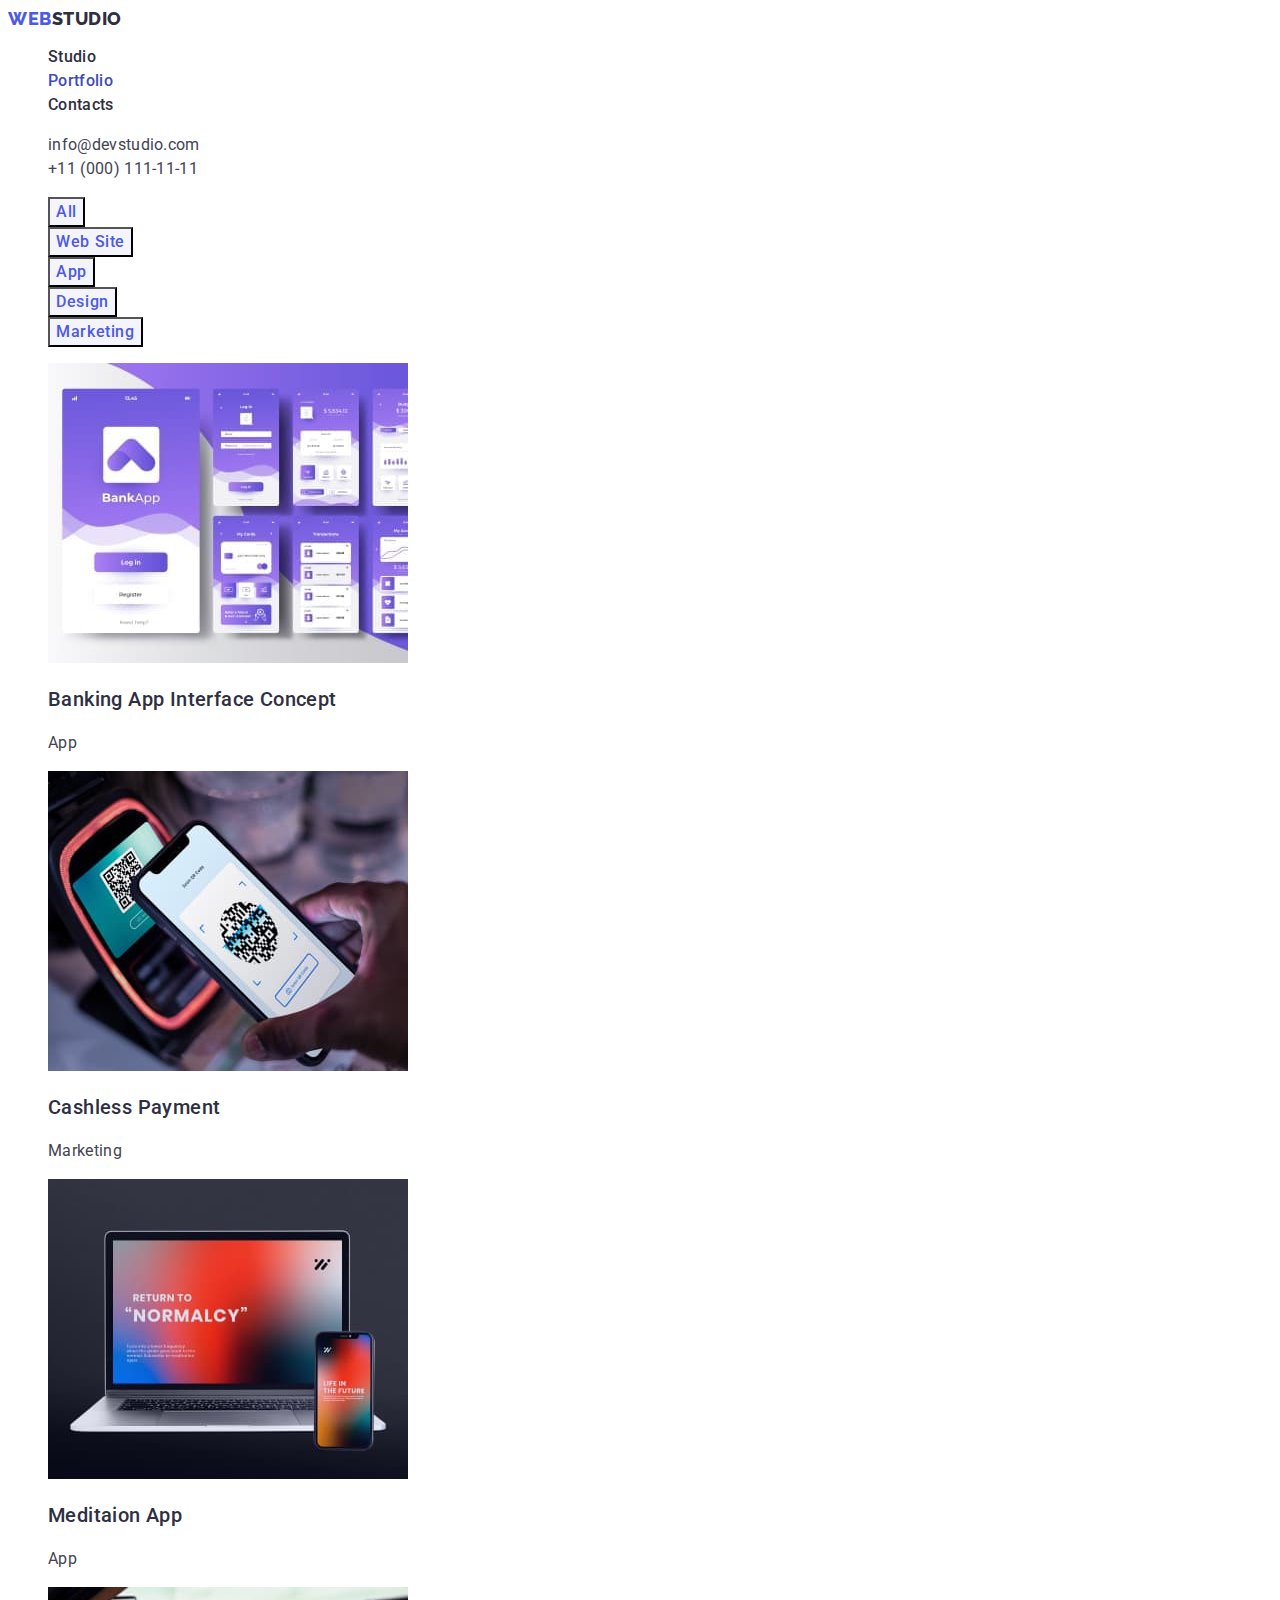
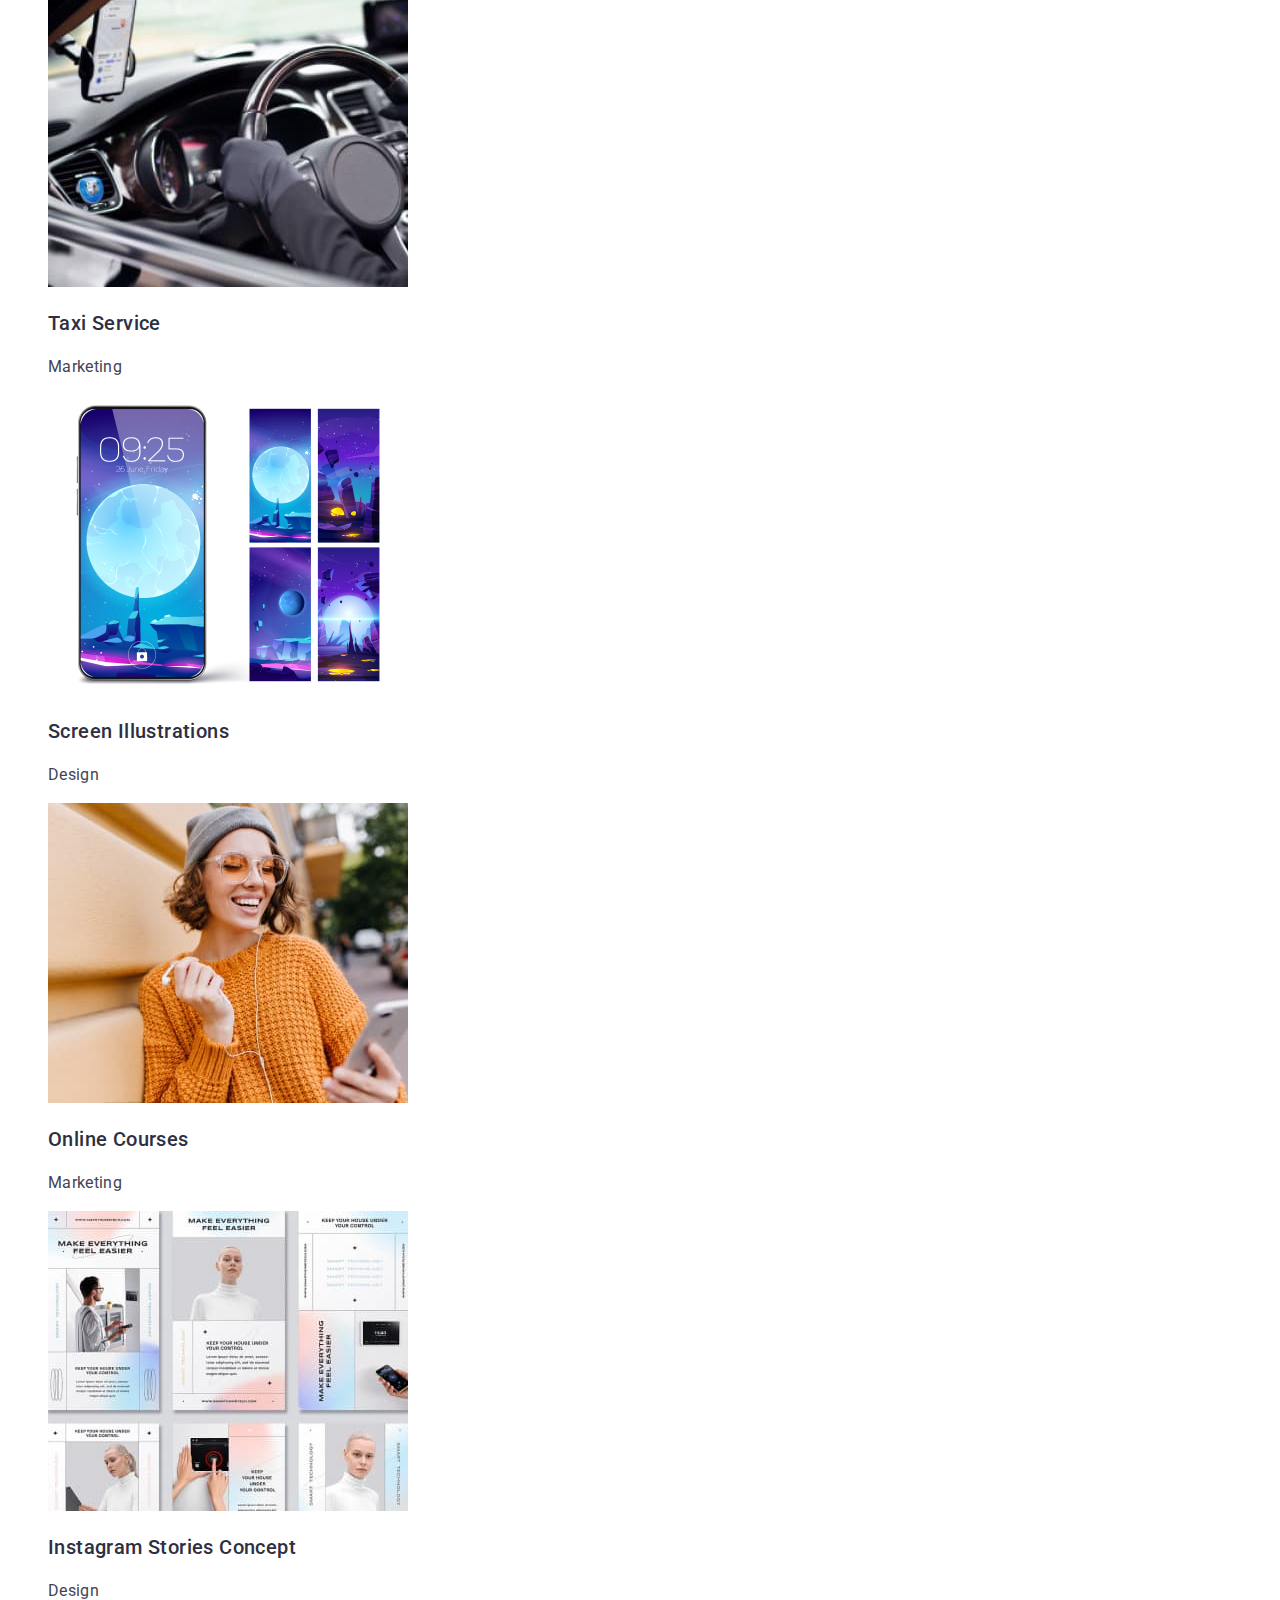
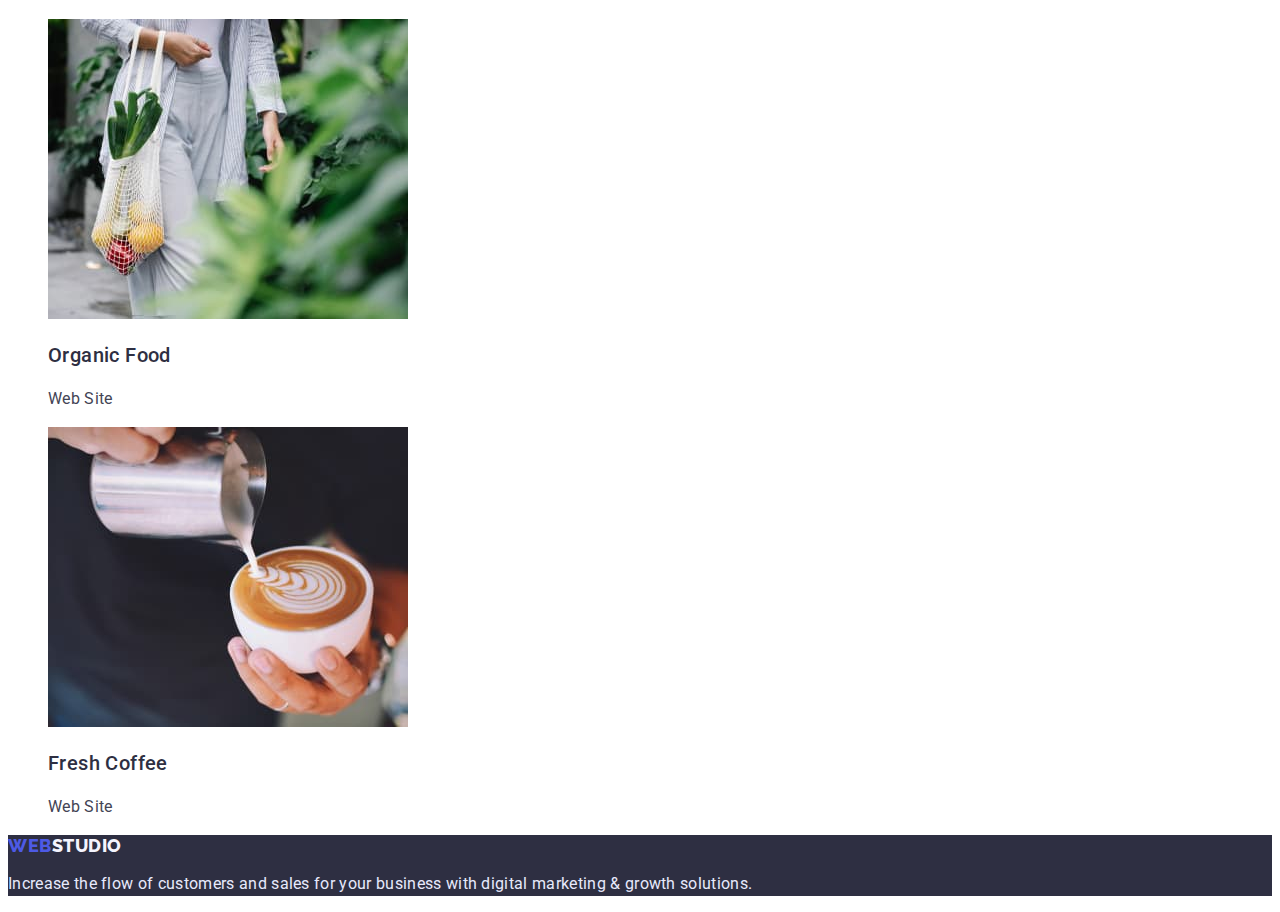
==== portfolio.html @ b29806c7 "Initial commit" ====
<!DOCTYPE html>
<html lang="en">
  <head>
    <meta charset="UTF-8" />
    <meta http-equiv="X-UA-Compatible" content="IE=edge" />
    <meta name="viewport" content="width=device-width, initial-scale=1.0" />
    <title>Portfolio</title>
    <link rel="preconnect" href="https://fonts.googleapis.com" />
    <link rel="preconnect" href="https://fonts.gstatic.com" crossorigin />
    <link
      href="https://fonts.googleapis.com/css2?family=Raleway:wght@800&family=Roboto:wght@400;500;700;900&display=swap"
      rel="stylesheet"
    />
    <link rel="stylesheet" href="./css/styles.css" />
  </head>
  <body>
    <header>
      <nav>
        <!--logotype-->
        <a href="./index.html" class="logo link"
          >Web<span class="logo-studio">Studio</span>
        </a>
        <!--menu-->
        <ul class="site-nav list">
          <li>
            <a href="./index.html" class="link">Studio</a>
          </li>
          <li>
            <a href="./portfolio.html" class="link current">Portfolio</a>
          </li>
          <li>
            <a href="" class="link">Contacts</a>
          </li>
        </ul>
      </nav>
      <!--contacts-->
      <address class="address">
        <ul class="list contacts-list">
          <li>
            <a href="mailto:info@devstudio.com" class="link"
              >info@devstudio.com</a
            >
          </li>
          <li>
            <a href="tel:+110001111111" class="link">+11 (000) 111-11-11</a>
          </li>
        </ul>
      </address>
    </header>
    <!--main content -->
    <main>
      <section>
        <ul class="list list-button">
          <li><button type="button" class="button">All</button></li>
          <li><button type="button" class="button">Web Site</button></li>
          <li><button type="button" class="button">App</button></li>
          <li><button type="button" class="button">Design</button></li>
          <li><button type="button" class="button">Marketing</button></li>
        </ul>
        <ul class="list cards">
          <li>
            <img
              src="./images/potfolio-img1.jpg"
              width="360"
              height="300"
              alt="photo of an interface of a bank program"
            />
            <h3 class="section-subtitle cards-title">
              Banking App Interface Concept
            </h3>
            <p class="section-text cards-text">App</p>
          </li>
          <li>
            <img
              src="./images/potfolio-img2.jpg"
              width="360"
              height="300"
              alt="mobile phone scans an QR-code"
            />
            <h3 class="section-subtitle cards-title">Cashless Payment</h3>
            <p class="section-text cards-text">Marketing</p>
          </li>
          <li>
            <img
              src="./images/potfolio-img3.jpg"
              width="360"
              height="300"
              alt="how the same application opens on a computer and a mobile phone"
            />
            <h3 class="section-subtitle cards-title">Meditaion App</h3>
            <p class="section-text cards-text">App</p>
          </li>
          <li>
            <img
              src="./images/potfolio-img4.jpg"
              width="360"
              height="300"
              alt="person behind the wheel looks at the route on the phone"
            />
            <h3 class="section-subtitle cards-title">Taxi Service</h3>
            <p class="section-text cards-text">Marketing</p>
          </li>
          <li>
            <img
              src="./images/potfolio-img5.jpg"
              width="360"
              height="300"
              alt="screen illustrations"
            />
            <h3 class="section-subtitle cards-title">Screen Illustrations</h3>
            <p class="section-text cards-text">Design</p>
          </li>
          <li>
            <img
              src="./images/potfolio-img6.jpg"
              width="360"
              height="300"
              alt="girl in headphones holds a phone"
            />
            <h3 class="section-subtitle cards-title">Online Courses</h3>
            <p class="section-text cards-text">Marketing</p>
          </li>
          <li>
            <img
              src="./images/potfolio-img7.jpg"
              width="360"
              height="300"
              alt="Instagram stories design"
            />
            <h3 class="section-subtitle cards-title">
              Instagram Stories Concept
            </h3>
            <p class="section-text cards-text">Design</p>
          </li>
          <li>
            <img
              src="./images/potfolio-img8.jpg"
              width="360"
              height="300"
              alt="woman carries a bag with vegetables"
            />
            <h3 class="section-subtitle cards-title">Organic Food</h3>
            <p class="section-text cards-text">Web Site</p>
          </li>
          <li>
            <img
              src="./images/potfolio-img9.jpg"
              width="360"
              height="300"
              alt="barista prepares coffee"
            />
            <h3 class="section-subtitle cards-title">Fresh Coffee</h3>
            <p class="section-text cards-text">Web Site</p>
          </li>
        </ul>
      </section>
    </main>
    <!--footer-->
    <footer class="footer-section">
      <a href="./index.html" class="logo link"
        >Web<span class="footer-logo">Studio</span></a
      >
      <p class="footer-text">
        Increase the flow of customers and sales for your business with digital
        marketing & growth solutions.
      </p>
    </footer>
  </body>
</html>
---- css/styles.css ----
:root {
  --primary-text-color: #434455;
  --primary-headings-color: #2e2f42;
  --accent-color: #e7e9fc;
  --nav-link-color: #2e2f42;
  --nav-active-link-color: #404bbf;
  --primary-contact-color: #434455;
  --bcg-btn-color: #f4f4fd;
  --bcg-active-btn-color: #404bbf;
  --text-btn-color: #4d5ae5;
  --text-active-btn-color: #ffffff;
  --hero-title-color: #ffffff;
  --hero-bcg-color: #2e2f42;
  --bcg-hero-btn-color: #4d5ae5;
  --bcg-hero-hover-btn-color: #404bbf;
  --hero-text-button-color: #ffffff;
  --portfolio-main-text-btn-color: #4d5ae5;
  --portfolio-hover-text-btn-color: #ffffff;
  --portfolio-main-bcg-btn-color: #f4f4fd;
  --portfolio-hover-bcg-btn-color: #404bbf;
  --portfolio-border-btn-color: #e7e9fc;
  --footer-text-color: #e7e9fc;
  --footer-bcg-color: #2e2f42;
  --logo-web-color: #4d5ae5;
  --logo-studio-color: #2e2f42;
  --logo-footer-studio-color: #f4f4fd;
  --team-seaction-bcg-color: #f4f4fd;
}

body {
  font-family: 'Roboto', sans-serif;
  color: var(--primary-text-color);
}
.list {
  list-style: none;
}

.link {
  text-decoration: none;
}

/* -----------------SECTIONS---general properties--------------- */

.section-title {
  font-weight: 700;
  font-size: 36px;
  line-height: 1.11;
  text-align: center;
  letter-spacing: 0.02em;
  text-transform: capitalize;
  color: var(--primary-headings-color);
}

.section-subtitle {
  font-weight: 500;
  font-size: 20px;
  line-height: 1.2;
  letter-spacing: 0.02em;
  color: var(--primary-headings-color);
}
.section-text {
  font-weight: 400;
  font-size: 16px;
  line-height: 1.5;
  letter-spacing: 0.02em;
}

/* -----------LOGO--------------------- 
*/
.logo {
  font-family: 'Raleway';
  font-style: normal;
  font-weight: 800;
  font-size: 18px;
  line-height: 1.17;
  display: flex;
  align-items: center;
  letter-spacing: 0.03em;
  text-transform: uppercase;
  color: var(--logo-web-color);
}

.logo-studio {
  color: var(--logo-studio-color);
}
.footer-logo {
  color: var(--logo-footer-studio-color);
}
/*----------------SITE NAV------------------ */
.site-nav .link {
  font-weight: 500;
  font-size: 16px;
  line-height: 1.5;
  letter-spacing: 0.02em;
  flex: none;
  order: 0;
  flex-grow: 0;
  color: var(--nav-link-color);
}
.site-nav .link:is(:hover, :focus),
.contacts-list .link:is(:hover, :focus) {
  color: var(--nav-active-link-color);
}
.site-nav .link.current {
  color: var(--nav-active-link-color);
}

/* ----------------CONTACTS------------------ */
.address {
  font-style: normal;
}
.contacts-list .link {
  font-weight: 400;
  font-size: 16px;
  line-height: 1.5;
  letter-spacing: 0.02em;
  color: var(--primary-contact-color);
}

/* -----------------HERO---------------- */
.hero-section {
  background-color: var(--hero-bcg-color);
}

.hero-title {
  font-weight: 700;
  font-size: 56px;
  line-height: 1;
  text-align: center;
  letter-spacing: 0.02em;
  color: var(--hero-title-color);
}

.hero-btn {
  font-family: inherit;
  font-style: normal;
  font-weight: 500;
  font-size: 16px;
  line-height: 1.5;
  letter-spacing: 0.04em;
  color: var(--hero-text-button-color);
  background-color: var(--bcg-hero-btn-color);
  cursor: pointer;
}
.hero-btn:is(:hover, :focus) {
  background-color: var(--bcg-hero-hover-btn-color);
}

/* -----------------FEATURES------------------ 
.fetures {
} */

.feature-title {
  color: var(--primary-headings-color);
}
.title-secret {
  visibility: hidden;
}

/* ---------------What are we doing---------- */

/* ---------------TEAM--------------------*/

.team-section {
  background-color: var(--team-seaction-bcg-color);
}

/* ---------------CSS for PORTFOLIO--------------- */

.button {
  font-family: inherit;
  font-style: normal;
  font-weight: 500;
  font-size: 16px;
  line-height: 24px;
  display: flex;
  align-items: center;
  text-align: center;
  letter-spacing: 0.04em;

  color: var(--portfolio-main-text-btn-color);
  background-color: var(--portfolio-main-bcg-btn-color);
  cursor: pointer;
}

.button:is(:hover, :focus) {
  color: var(--portfolio-hover-text-btn-color);
  background-color: var(--portfolio-hover-bcg-btn-color);
}

/* -------------FOOTER---------------- */
.footer-text {
  font-size: 16px;
  line-height: 1.5;
  letter-spacing: 0.02em;
  color: var(--footer-text-color);
}
.footer-section {
  background-color: var(--footer-bcg-color);
}
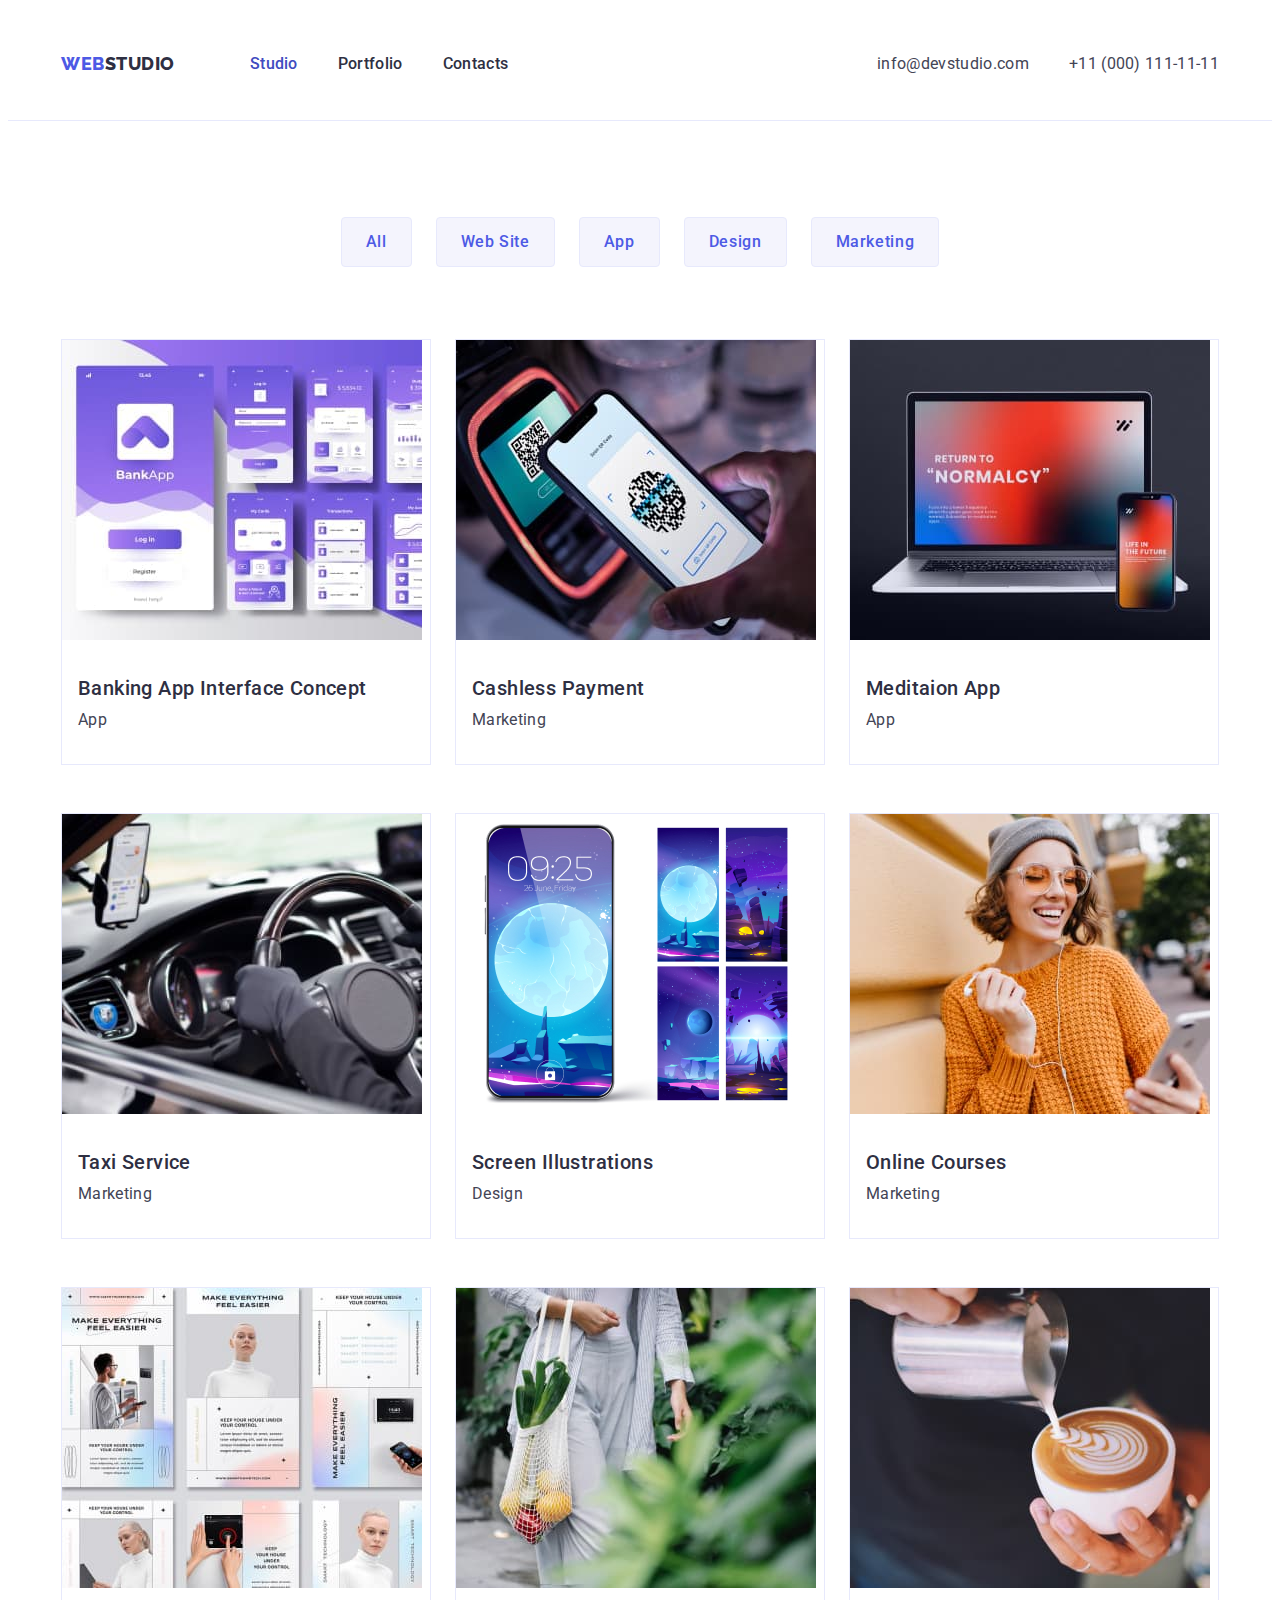
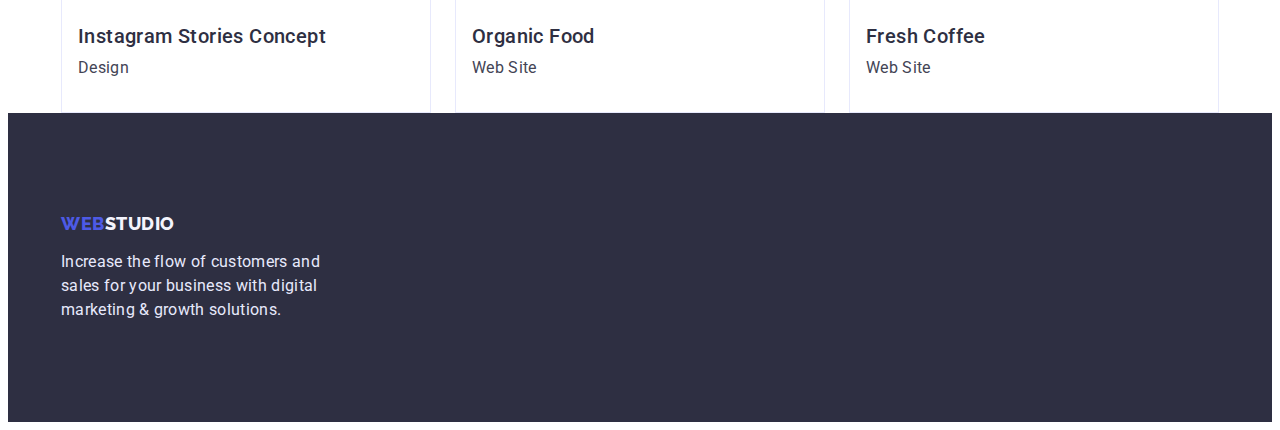
==== commit b04e8060: "hw-3" ====
--- a/portfolio.html
+++ b/portfolio.html
@@ -11,159 +11,189 @@
       href="https://fonts.googleapis.com/css2?family=Raleway:wght@800&family=Roboto:wght@400;500;700;900&display=swap"
       rel="stylesheet"
     />
+    <link
+      rel="stylesheet"
+      href="https://cdnjs.cloudflare.com/ajax/libs/modern-normalize/1.1.0/modern-normalize.min.css"
+      integrity="sha512-wpPYUAdjBVSE4KJnH1VR1HeZfpl1ub8YT/NKx4PuQ5NmX2tKuGu6U/JRp5y+Y8XG2tV+wKQpNHVUX03MfMFn9Q=="
+      crossorigin="anonymous"
+      referrerpolicy="no-referrer"
+    />
     <link rel="stylesheet" href="./css/styles.css" />
   </head>
   <body>
-    <header>
-      <nav>
-        <!--logotype-->
-        <a href="./index.html" class="logo link"
-          >Web<span class="logo-studio">Studio</span>
-        </a>
-        <!--menu-->
-        <ul class="site-nav list">
-          <li>
-            <a href="./index.html" class="link">Studio</a>
-          </li>
-          <li>
-            <a href="./portfolio.html" class="link current">Portfolio</a>
-          </li>
-          <li>
-            <a href="" class="link">Contacts</a>
-          </li>
-        </ul>
-      </nav>
-      <!--contacts-->
-      <address class="address">
-        <ul class="list contacts-list">
-          <li>
-            <a href="mailto:info@devstudio.com" class="link"
-              >info@devstudio.com</a
-            >
-          </li>
-          <li>
-            <a href="tel:+110001111111" class="link">+11 (000) 111-11-11</a>
-          </li>
-        </ul>
-      </address>
+    <header class="header">
+      <div class="container header-container">
+        <nav class="header-nav">
+          <!--logotype-->
+          <a href="./index.html" class="logo link"
+            >Web<span class="logo-studio">Studio</span></a
+          >
+          <!--menu-->
+          <ul class="site-nav list">
+            <li>
+              <a href="./index.html" class="link current">Studio</a>
+            </li>
+            <li>
+              <a href="./portfolio.html" class="link">Portfolio</a>
+            </li>
+            <li>
+              <a href="" class="link">Contacts</a>
+            </li>
+          </ul>
+        </nav>
+        <!--contacts-->
+        <address class="address">
+          <ul class="list contacts-list">
+            <li>
+              <a href="mailto:info@devstudio.com" class="link link-email"
+                >info@devstudio.com</a
+              >
+            </li>
+            <li>
+              <a href="tel:+110001111111" class="link">+11 (000) 111-11-11</a>
+            </li>
+          </ul>
+        </address>
+      </div>
     </header>
     <!--main content -->
     <main>
       <section>
-        <ul class="list list-button">
-          <li><button type="button" class="button">All</button></li>
-          <li><button type="button" class="button">Web Site</button></li>
-          <li><button type="button" class="button">App</button></li>
-          <li><button type="button" class="button">Design</button></li>
-          <li><button type="button" class="button">Marketing</button></li>
-        </ul>
-        <ul class="list cards">
-          <li>
-            <img
-              src="./images/potfolio-img1.jpg"
-              width="360"
-              height="300"
-              alt="photo of an interface of a bank program"
-            />
-            <h3 class="section-subtitle cards-title">
-              Banking App Interface Concept
-            </h3>
-            <p class="section-text cards-text">App</p>
-          </li>
-          <li>
-            <img
-              src="./images/potfolio-img2.jpg"
-              width="360"
-              height="300"
-              alt="mobile phone scans an QR-code"
-            />
-            <h3 class="section-subtitle cards-title">Cashless Payment</h3>
-            <p class="section-text cards-text">Marketing</p>
-          </li>
-          <li>
-            <img
-              src="./images/potfolio-img3.jpg"
-              width="360"
-              height="300"
-              alt="how the same application opens on a computer and a mobile phone"
-            />
-            <h3 class="section-subtitle cards-title">Meditaion App</h3>
-            <p class="section-text cards-text">App</p>
-          </li>
-          <li>
-            <img
-              src="./images/potfolio-img4.jpg"
-              width="360"
-              height="300"
-              alt="person behind the wheel looks at the route on the phone"
-            />
-            <h3 class="section-subtitle cards-title">Taxi Service</h3>
-            <p class="section-text cards-text">Marketing</p>
-          </li>
-          <li>
-            <img
-              src="./images/potfolio-img5.jpg"
-              width="360"
-              height="300"
-              alt="screen illustrations"
-            />
-            <h3 class="section-subtitle cards-title">Screen Illustrations</h3>
-            <p class="section-text cards-text">Design</p>
-          </li>
-          <li>
-            <img
-              src="./images/potfolio-img6.jpg"
-              width="360"
-              height="300"
-              alt="girl in headphones holds a phone"
-            />
-            <h3 class="section-subtitle cards-title">Online Courses</h3>
-            <p class="section-text cards-text">Marketing</p>
-          </li>
-          <li>
-            <img
-              src="./images/potfolio-img7.jpg"
-              width="360"
-              height="300"
-              alt="Instagram stories design"
-            />
-            <h3 class="section-subtitle cards-title">
-              Instagram Stories Concept
-            </h3>
-            <p class="section-text cards-text">Design</p>
-          </li>
-          <li>
-            <img
-              src="./images/potfolio-img8.jpg"
-              width="360"
-              height="300"
-              alt="woman carries a bag with vegetables"
-            />
-            <h3 class="section-subtitle cards-title">Organic Food</h3>
-            <p class="section-text cards-text">Web Site</p>
-          </li>
-          <li>
-            <img
-              src="./images/potfolio-img9.jpg"
-              width="360"
-              height="300"
-              alt="barista prepares coffee"
-            />
-            <h3 class="section-subtitle cards-title">Fresh Coffee</h3>
-            <p class="section-text cards-text">Web Site</p>
-          </li>
-        </ul>
+        <div class="container">
+          <ul class="list list-button">
+            <li>
+              <button type="button" class="portfolio-btn btn-all">All</button>
+            </li>
+            <li>
+              <button type="button" class="portfolio-btn btn-website">
+                Web Site
+              </button>
+            </li>
+            <li>
+              <button type="button" class="portfolio-btn btn-app">App</button>
+            </li>
+            <li>
+              <button type="button" class="portfolio-btn btn-design">
+                Design
+              </button>
+            </li>
+            <li>
+              <button type="button" class="portfolio-btn btn-marketing">
+                Marketing
+              </button>
+            </li>
+          </ul>
+          <!-- LIST CARDS -->
+          <ul class="list cards">
+            <li class="cards-item">
+              <img
+                src="./images/potfolio-img1.jpg"
+                width="360"
+                height="300"
+                alt="photo of an interface of a bank program"
+              />
+              <h3 class="section-subtitle cards-title">
+                Banking App Interface Concept
+              </h3>
+              <p class="section-text cards-text">App</p>
+            </li>
+            <li class="cards-item">
+              <img
+                src="./images/potfolio-img2.jpg"
+                width="360"
+                height="300"
+                alt="mobile phone scans an QR-code"
+              />
+              <h3 class="section-subtitle cards-title">Cashless Payment</h3>
+              <p class="section-text cards-text">Marketing</p>
+            </li>
+            <li class="cards-item">
+              <img
+                src="./images/potfolio-img3.jpg"
+                width="360"
+                height="300"
+                alt="how the same application opens on a computer and a mobile phone"
+              />
+              <h3 class="section-subtitle cards-title">Meditaion App</h3>
+              <p class="section-text cards-text">App</p>
+            </li>
+            <li class="cards-item">
+              <img
+                src="./images/potfolio-img4.jpg"
+                width="360"
+                height="300"
+                alt="person behind the wheel looks at the route on the phone"
+              />
+              <h3 class="section-subtitle cards-title">Taxi Service</h3>
+              <p class="section-text cards-text">Marketing</p>
+            </li>
+            <li class="cards-item">
+              <img
+                src="./images/potfolio-img5.jpg"
+                width="360"
+                height="300"
+                alt="screen illustrations"
+              />
+              <h3 class="section-subtitle cards-title">Screen Illustrations</h3>
+              <p class="section-text cards-text">Design</p>
+            </li>
+            <li class="cards-item">
+              <img
+                src="./images/potfolio-img6.jpg"
+                width="360"
+                height="300"
+                alt="girl in headphones holds a phone"
+              />
+              <h3 class="section-subtitle cards-title">Online Courses</h3>
+              <p class="section-text cards-text">Marketing</p>
+            </li>
+            <li class="cards-item">
+              <img
+                src="./images/potfolio-img7.jpg"
+                width="360"
+                height="300"
+                alt="Instagram stories design"
+              />
+              <h3 class="section-subtitle cards-title">
+                Instagram Stories Concept
+              </h3>
+              <p class="section-text cards-text">Design</p>
+            </li>
+            <li class="cards-item">
+              <img
+                src="./images/potfolio-img8.jpg"
+                width="360"
+                height="300"
+                alt="woman carries a bag with vegetables"
+              />
+              <h3 class="section-subtitle cards-title">Organic Food</h3>
+              <p class="section-text cards-text">Web Site</p>
+            </li>
+            <li class="cards-item">
+              <img
+                src="./images/potfolio-img9.jpg"
+                width="360"
+                height="300"
+                alt="barista prepares coffee"
+              />
+              <h3 class="section-subtitle cards-title">Fresh Coffee</h3>
+              <p class="section-text cards-text">Web Site</p>
+            </li>
+          </ul>
+        </div>
       </section>
     </main>
     <!--footer-->
     <footer class="footer-section">
-      <a href="./index.html" class="logo link"
-        >Web<span class="footer-logo">Studio</span></a
-      >
-      <p class="footer-text">
-        Increase the flow of customers and sales for your business with digital
-        marketing & growth solutions.
-      </p>
+      <div class="container">
+        <a href="./index.html" class="logo link footer-logo"
+          >Web<span class="footer-span">Studio</span></a
+        >
+        <p class="footer-text">
+          Increase the flow of customers and sales for your business with
+          digital marketing & growth solutions.
+        </p>
+      </div>
     </footer>
   </body>
 </html>
--- a/css/styles.css
+++ b/css/styles.css
@@ -25,12 +25,33 @@
   --logo-studio-color: #2e2f42;
   --logo-footer-studio-color: #f4f4fd;
   --team-seaction-bcg-color: #f4f4fd;
+  --header-bcg-color: #ffffff;
 }
 
 body {
   font-family: 'Roboto', sans-serif;
   color: var(--primary-text-color);
 }
+
+p,
+h1,
+h2,
+h3,
+h4,
+h5,
+h6 {
+  margin: 0;
+}
+
+ul {
+  margin: 0;
+  padding-left: 0;
+}
+
+img {
+  margin-bottom: 32px;
+}
+
 .list {
   list-style: none;
 }
@@ -39,9 +60,17 @@
   text-decoration: none;
 }
 
+.container {
+  width: 1158px;
+  padding-left: 15px;
+  padding-right: 15px;
+  margin: 0 auto;
+}
+
 /* -----------------SECTIONS---general properties--------------- */
 
 .section-title {
+  margin-bottom: 72px;
   font-weight: 700;
   font-size: 36px;
   line-height: 1.11;
@@ -52,6 +81,7 @@
 }
 
 .section-subtitle {
+  margin-bottom: 8px;
   font-weight: 500;
   font-size: 20px;
   line-height: 1.2;
@@ -68,13 +98,15 @@
 /* -----------LOGO--------------------- 
 */
 .logo {
+  display: block;
+  padding-top: 20px;
+  padding-bottom: 20px;
+  margin-right: 75px;
   font-family: 'Raleway';
   font-style: normal;
   font-weight: 800;
   font-size: 18px;
   line-height: 1.17;
-  display: flex;
-  align-items: center;
   letter-spacing: 0.03em;
   text-transform: uppercase;
   color: var(--logo-web-color);
@@ -83,19 +115,41 @@
 .logo-studio {
   color: var(--logo-studio-color);
 }
-.footer-logo {
-  color: var(--logo-footer-studio-color);
-}
+
+/* --------- HEADER---------- */
+.header {
+  padding-top: 24px;
+  padding-bottom: 24px;
+  border-bottom: 1px solid var(--accent-color);
+  background-color: var(--header-bcg-color);
+}
+
+.header-container {
+  display: flex;
+  align-items: center;
+}
+
+.header-nav {
+  display: flex;
+  align-items: center;
+  margin-right: auto;
+}
+
 /*----------------SITE NAV------------------ */
+
+.site-nav {
+  display: flex;
+  gap: 40px;
+}
 .site-nav .link {
+  display: block;
+  padding-top: 20px;
+  padding-bottom: 20px;
+  color: var(--nav-link-color);
   font-weight: 500;
   font-size: 16px;
   line-height: 1.5;
   letter-spacing: 0.02em;
-  flex: none;
-  order: 0;
-  flex-grow: 0;
-  color: var(--nav-link-color);
 }
 .site-nav .link:is(:hover, :focus),
 .contacts-list .link:is(:hover, :focus) {
@@ -109,7 +163,16 @@
 .address {
   font-style: normal;
 }
+
+.contacts-list {
+  display: flex;
+  margin-right: auto;
+}
+
 .contacts-list .link {
+  display: block;
+  padding-top: 20px;
+  padding-bottom: 20px;
   font-weight: 400;
   font-size: 16px;
   line-height: 1.5;
@@ -117,79 +180,180 @@
   color: var(--primary-contact-color);
 }
 
+.link-email {
+  margin-right: 40px;
+}
 /* -----------------HERO---------------- */
 .hero-section {
   background-color: var(--hero-bcg-color);
+  height: 600px;
+  padding-top: 188px;
+  padding-bottom: 188px;
+  margin-bottom: 120px;
+  text-align: center;
 }
 
 .hero-title {
+  margin-bottom: 48px;
+  color: var(--hero-title-color);
+  max-width: 500px;
   font-weight: 700;
   font-size: 56px;
   line-height: 1;
-  text-align: center;
-  letter-spacing: 0.02em;
-  color: var(--hero-title-color);
+  letter-spacing: 0.02em;
+  margin-left: auto;
+  margin-right: auto;
 }
 
 .hero-btn {
+  border-radius: 4px;
+  min-width: 170px;
+  height: 55px;
+  color: var(--hero-text-button-color);
+  background-color: var(--bcg-hero-btn-color);
+  box-shadow: 0px 4px 4px rgba(0, 0, 0, 0.15);
   font-family: inherit;
   font-style: normal;
   font-weight: 500;
   font-size: 16px;
   line-height: 1.5;
   letter-spacing: 0.04em;
-  color: var(--hero-text-button-color);
-  background-color: var(--bcg-hero-btn-color);
   cursor: pointer;
 }
+
 .hero-btn:is(:hover, :focus) {
   background-color: var(--bcg-hero-hover-btn-color);
 }
 
-/* -----------------FEATURES------------------ 
+/* -----------------FEATURES------------------ */
+
 .fetures {
-} */
+  margin-bottom: 120px;
+}
+
+.fetures-list {
+  display: flex;
+  gap: 24px;
+}
+
+.fetures-list .item {
+  width: 265px;
+}
 
 .feature-title {
   color: var(--primary-headings-color);
+  padding-bottom: 8px;
 }
 .title-secret {
   visibility: hidden;
 }
 
-/* ---------------What are we doing---------- */
-
+/* ---------------ABOUT---------- */
+
+.about {
+  margin-bottom: 120px;
+}
+
+.about-list {
+  display: flex;
+  gap: 24px;
+}
+
+.item-about > img {
+  margin-bottom: 0;
+}
 /* ---------------TEAM--------------------*/
 
 .team-section {
   background-color: var(--team-seaction-bcg-color);
+  padding-bottom: 120px;
+  padding-top: 120px;
+}
+
+.team-list {
+  display: flex;
+  gap: 24px;
+}
+
+.team-list .team-item {
+  padding-bottom: 32px;
+  background: var(--header-bcg-color);
+  box-shadow: 0px 1px 6px rgba(46, 47, 66, 0.08),
+    0px 1px 1px rgba(46, 47, 66, 0.16), 0px 2px 1px rgba(46, 47, 66, 0.08);
+  border-radius: 0px 0px 4px 4px;
+  width: 264px;
+  text-align: center;
 }
 
 /* ---------------CSS for PORTFOLIO--------------- */
 
-.button {
+.header-portfolio {
+  margin-bottom: 96px;
+}
+
+.portfolio-btn {
+  padding: 12px 24px;
+  border: 1px solid var(--accent-color);
+  border-radius: 4px;
+  color: var(--portfolio-main-text-btn-color);
+  background-color: var(--portfolio-main-bcg-btn-color);
   font-family: inherit;
   font-style: normal;
   font-weight: 500;
   font-size: 16px;
   line-height: 24px;
-  display: flex;
-  align-items: center;
-  text-align: center;
   letter-spacing: 0.04em;
-
-  color: var(--portfolio-main-text-btn-color);
-  background-color: var(--portfolio-main-bcg-btn-color);
   cursor: pointer;
 }
 
-.button:is(:hover, :focus) {
+.portfolio-btn:is(:hover, :focus) {
   color: var(--portfolio-hover-text-btn-color);
   background-color: var(--portfolio-hover-bcg-btn-color);
+  box-shadow: 0px 3px 1px rgba(0, 0, 0, 0.1), 0px 2px 1px rgba(0, 0, 0, 0.08),
+    0px 2px 2px rgba(0, 0, 0, 0.12);
+}
+
+.list-button {
+  display: flex;
+  gap: 24px;
+  justify-content: center;
+  margin-top: 96px;
+  margin-bottom: 72px;
+}
+
+.cards {
+  display: flex;
+  flex-wrap: wrap;
+}
+.cards-item {
+  padding-bottom: 32px;
+  margin-right: 24px;
+  margin-bottom: 48px;
+  box-sizing: border-box;
+  border: 1px solid var(--accent-color);
+}
+
+.cards-item {
+  width: calc((100% - 48px) / 3);
+  margin-right: 24px;
+  margin-bottom: 48px;
+}
+
+.cards-item:nth-child(3n) {
+  margin-right: 0;
+}
+.cards-item:nth-last-child(-n + 3) {
+  margin-bottom: 0;
+}
+
+.cards-title,
+.cards-text {
+  padding-left: 16px;
 }
 
 /* -------------FOOTER---------------- */
 .footer-text {
+  width: 264px;
   font-size: 16px;
   line-height: 1.5;
   letter-spacing: 0.02em;
@@ -197,4 +361,16 @@
 }
 .footer-section {
   background-color: var(--footer-bcg-color);
-}
+  padding-bottom: 100px;
+  padding-top: 100px;
+}
+
+.footer-span {
+  color: var(--logo-footer-studio-color);
+}
+
+.footer-logo {
+  margin-bottom: 16px;
+  padding-bottom: 0;
+  padding-top: 0;
+}
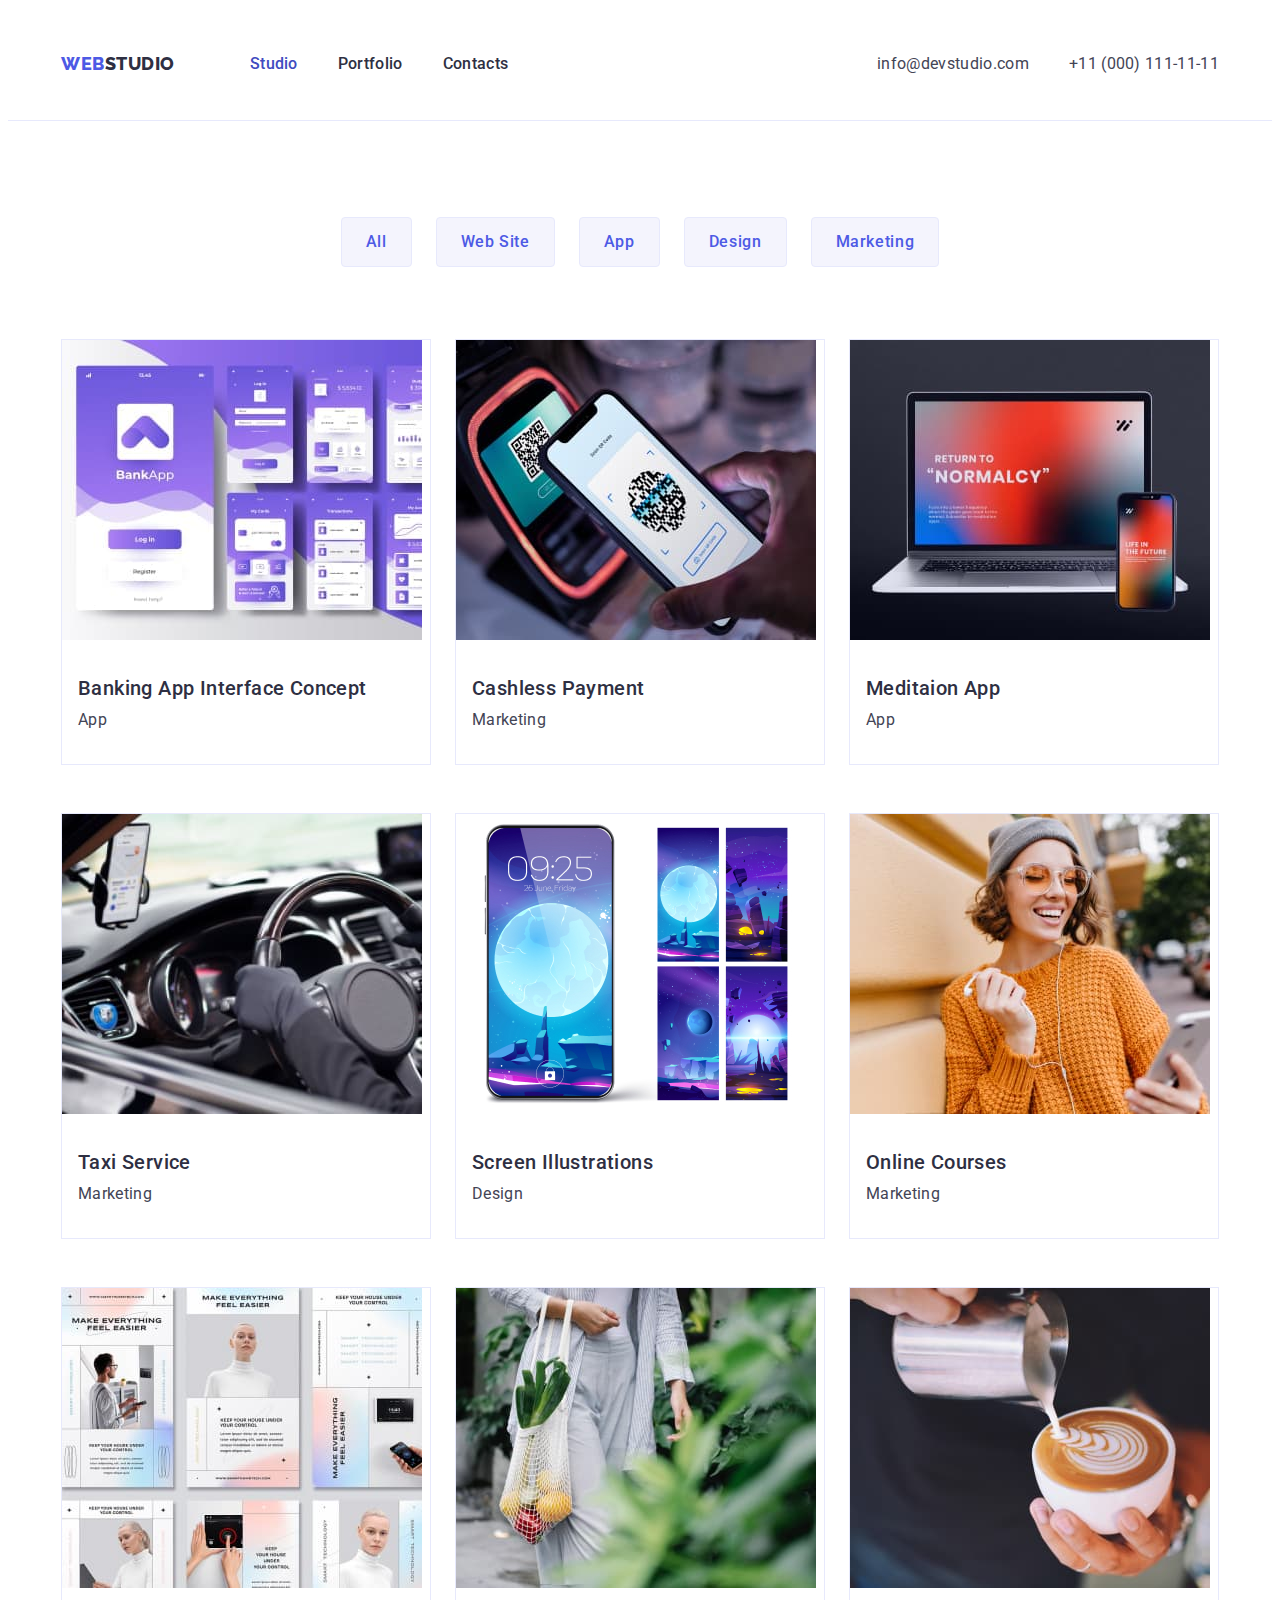
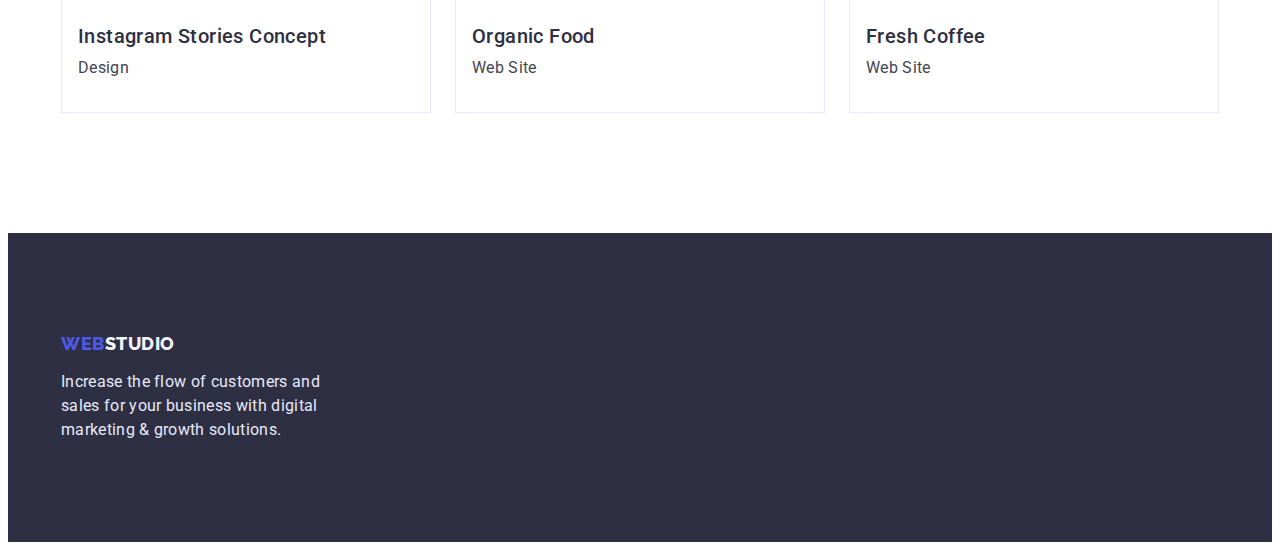
==== commit 9e8aba82: "adding changes to css" ====
--- a/portfolio.html
+++ b/portfolio.html
@@ -21,7 +21,7 @@
     <link rel="stylesheet" href="./css/styles.css" />
   </head>
   <body>
-    <header class="header">
+    <header class="header header-portfolio">
       <div class="container header-container">
         <nav class="header-nav">
           <!--logotype-->
--- a/css/styles.css
+++ b/css/styles.css
@@ -186,7 +186,7 @@
 /* -----------------HERO---------------- */
 .hero-section {
   background-color: var(--hero-bcg-color);
-  height: 600px;
+  /* height: 600px; */
   padding-top: 188px;
   padding-bottom: 188px;
   margin-bottom: 120px;
@@ -317,13 +317,14 @@
   display: flex;
   gap: 24px;
   justify-content: center;
-  margin-top: 96px;
+  /* margin-top: 96px; */
   margin-bottom: 72px;
 }
 
 .cards {
   display: flex;
   flex-wrap: wrap;
+  margin-bottom: 120px;
 }
 .cards-item {
   padding-bottom: 32px;
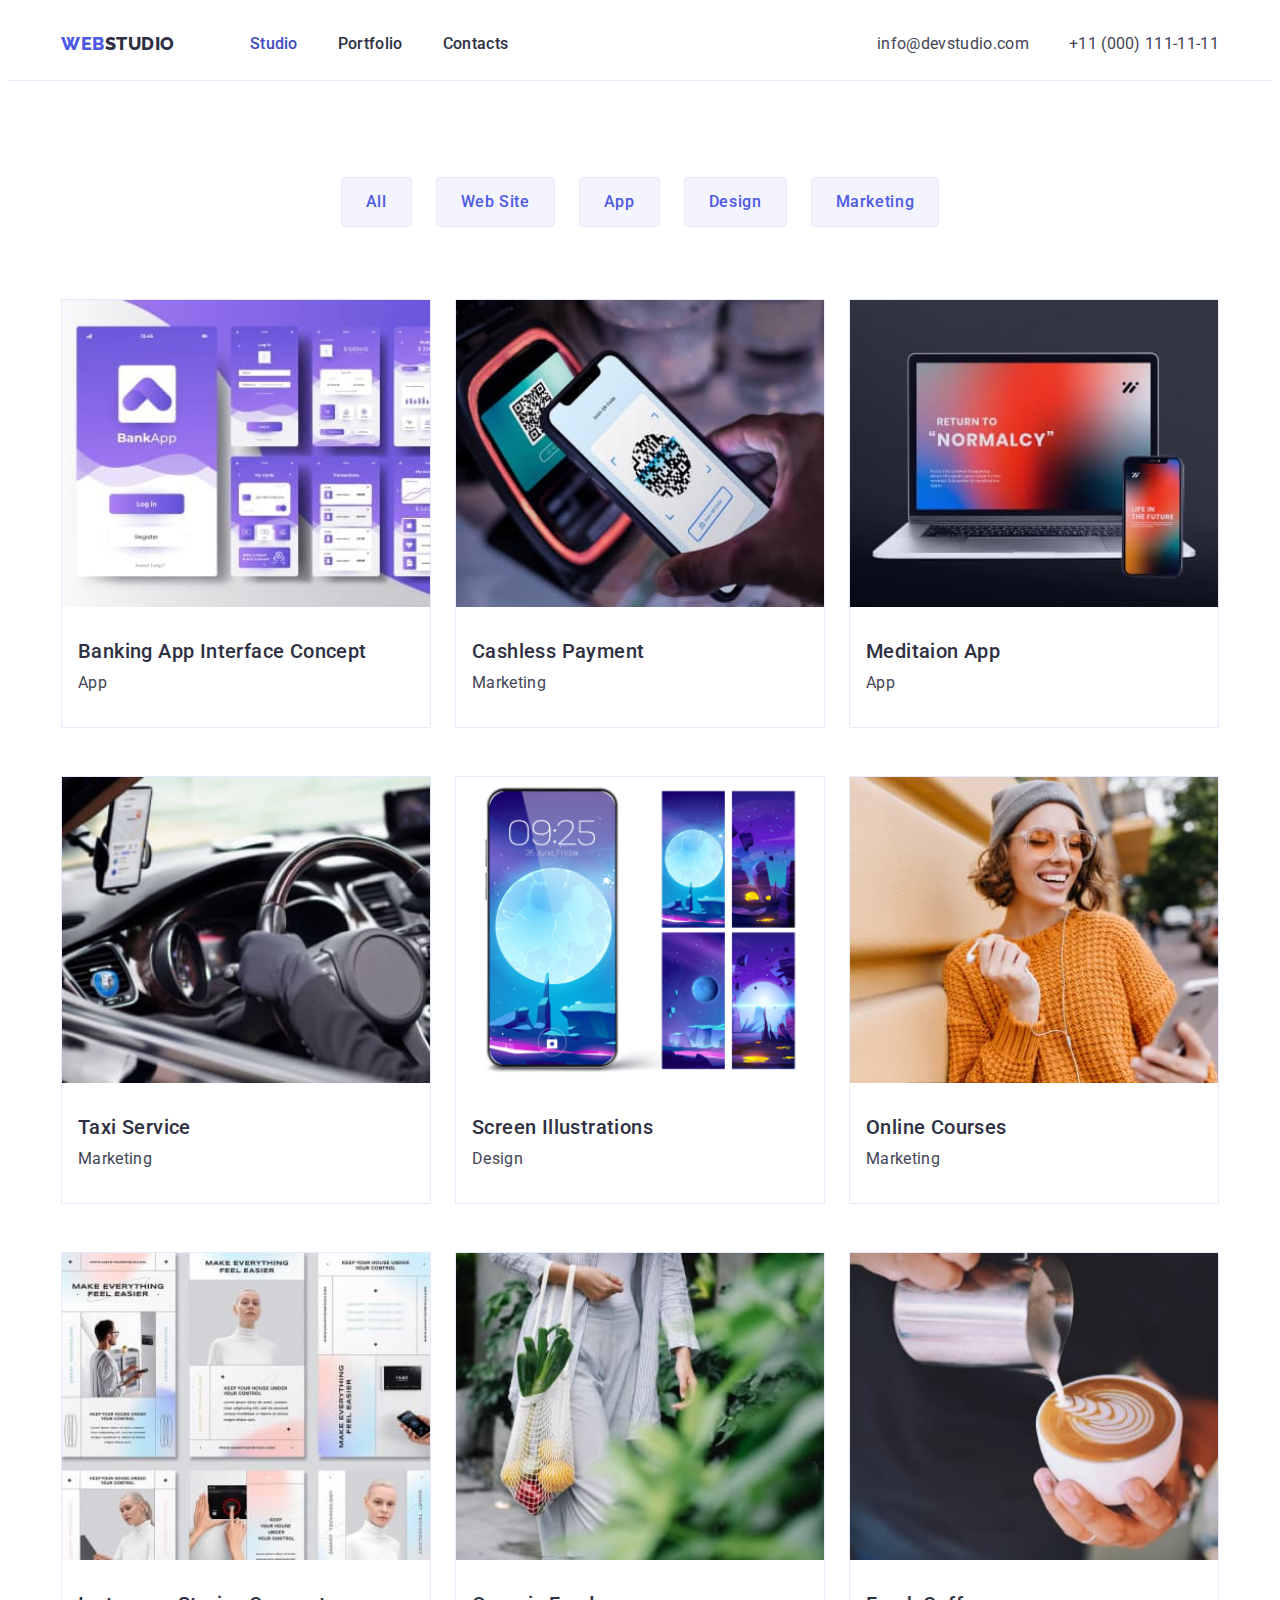
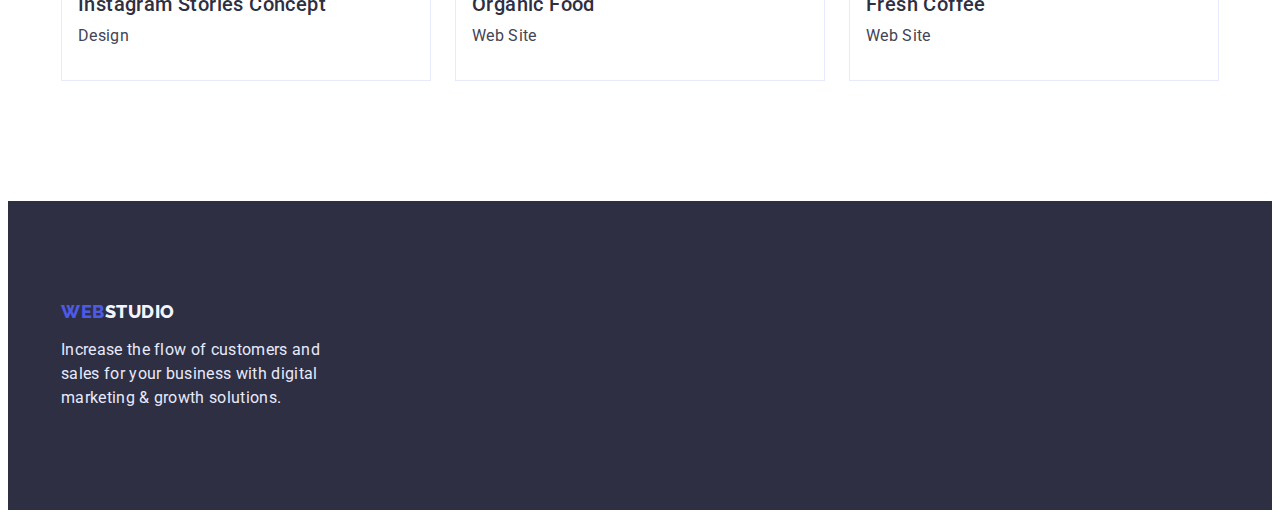
==== commit fe6a66e3: "adding changes after check" ====
--- a/portfolio.html
+++ b/portfolio.html
@@ -21,7 +21,7 @@
     <link rel="stylesheet" href="./css/styles.css" />
   </head>
   <body>
-    <header class="header header-portfolio">
+    <header class="header">
       <div class="container header-container">
         <nav class="header-nav">
           <!--logotype-->
@@ -44,8 +44,8 @@
         <!--contacts-->
         <address class="address">
           <ul class="list contacts-list">
-            <li>
-              <a href="mailto:info@devstudio.com" class="link link-email"
+            <li class="link-email">
+              <a href="mailto:info@devstudio.com" class="link"
                 >info@devstudio.com</a
               >
             </li>
@@ -92,10 +92,12 @@
                 height="300"
                 alt="photo of an interface of a bank program"
               />
-              <h3 class="section-subtitle cards-title">
-                Banking App Interface Concept
-              </h3>
-              <p class="section-text cards-text">App</p>
+              <div class="cards-subcontainer">
+                <h3 class="section-subtitle cards-title">
+                  Banking App Interface Concept
+                </h3>
+                <p class="section-text cards-text">App</p>
+              </div>
             </li>
             <li class="cards-item">
               <img
@@ -104,8 +106,10 @@
                 height="300"
                 alt="mobile phone scans an QR-code"
               />
-              <h3 class="section-subtitle cards-title">Cashless Payment</h3>
-              <p class="section-text cards-text">Marketing</p>
+              <div class="cards-subcontainer">
+                <h3 class="section-subtitle cards-title">Cashless Payment</h3>
+                <p class="section-text cards-text">Marketing</p>
+              </div>
             </li>
             <li class="cards-item">
               <img
@@ -114,8 +118,10 @@
                 height="300"
                 alt="how the same application opens on a computer and a mobile phone"
               />
-              <h3 class="section-subtitle cards-title">Meditaion App</h3>
-              <p class="section-text cards-text">App</p>
+              <div class="cards-subcontainer">
+                <h3 class="section-subtitle cards-title">Meditaion App</h3>
+                <p class="section-text cards-text">App</p>
+              </div>
             </li>
             <li class="cards-item">
               <img
@@ -124,8 +130,10 @@
                 height="300"
                 alt="person behind the wheel looks at the route on the phone"
               />
-              <h3 class="section-subtitle cards-title">Taxi Service</h3>
-              <p class="section-text cards-text">Marketing</p>
+              <div class="cards-subcontainer">
+                <h3 class="section-subtitle cards-title">Taxi Service</h3>
+                <p class="section-text cards-text">Marketing</p>
+              </div>
             </li>
             <li class="cards-item">
               <img
@@ -134,8 +142,12 @@
                 height="300"
                 alt="screen illustrations"
               />
-              <h3 class="section-subtitle cards-title">Screen Illustrations</h3>
-              <p class="section-text cards-text">Design</p>
+              <div class="cards-subcontainer">
+                <h3 class="section-subtitle cards-title">
+                  Screen Illustrations
+                </h3>
+                <p class="section-text cards-text">Design</p>
+              </div>
             </li>
             <li class="cards-item">
               <img
@@ -144,8 +156,10 @@
                 height="300"
                 alt="girl in headphones holds a phone"
               />
-              <h3 class="section-subtitle cards-title">Online Courses</h3>
-              <p class="section-text cards-text">Marketing</p>
+              <div class="cards-subcontainer">
+                <h3 class="section-subtitle cards-title">Online Courses</h3>
+                <p class="section-text cards-text">Marketing</p>
+              </div>
             </li>
             <li class="cards-item">
               <img
@@ -154,10 +168,12 @@
                 height="300"
                 alt="Instagram stories design"
               />
-              <h3 class="section-subtitle cards-title">
-                Instagram Stories Concept
-              </h3>
-              <p class="section-text cards-text">Design</p>
+              <div class="cards-subcontainer">
+                <h3 class="section-subtitle cards-title">
+                  Instagram Stories Concept
+                </h3>
+                <p class="section-text cards-text">Design</p>
+              </div>
             </li>
             <li class="cards-item">
               <img
@@ -166,8 +182,10 @@
                 height="300"
                 alt="woman carries a bag with vegetables"
               />
-              <h3 class="section-subtitle cards-title">Organic Food</h3>
-              <p class="section-text cards-text">Web Site</p>
+              <div class="cards-subcontainer">
+                <h3 class="section-subtitle cards-title">Organic Food</h3>
+                <p class="section-text cards-text">Web Site</p>
+              </div>
             </li>
             <li class="cards-item">
               <img
@@ -176,8 +194,10 @@
                 height="300"
                 alt="barista prepares coffee"
               />
-              <h3 class="section-subtitle cards-title">Fresh Coffee</h3>
-              <p class="section-text cards-text">Web Site</p>
+              <div class="cards-subcontainer">
+                <h3 class="section-subtitle cards-title">Fresh Coffee</h3>
+                <p class="section-text cards-text">Web Site</p>
+              </div>
             </li>
           </ul>
         </div>
@@ -186,7 +206,7 @@
     <!--footer-->
     <footer class="footer-section">
       <div class="container">
-        <a href="./index.html" class="logo link footer-logo"
+        <a href="./index.html" class="link footer-logo"
           >Web<span class="footer-span">Studio</span></a
         >
         <p class="footer-text">
--- a/css/styles.css
+++ b/css/styles.css
@@ -49,7 +49,9 @@
 }
 
 img {
-  margin-bottom: 32px;
+  display: block;
+  min-width: 100%;
+  height: auto;
 }
 
 .list {
@@ -99,8 +101,6 @@
 */
 .logo {
   display: block;
-  padding-top: 20px;
-  padding-bottom: 20px;
   margin-right: 75px;
   font-family: 'Raleway';
   font-style: normal;
@@ -143,8 +143,6 @@
 }
 .site-nav .link {
   display: block;
-  padding-top: 20px;
-  padding-bottom: 20px;
   color: var(--nav-link-color);
   font-weight: 500;
   font-size: 16px;
@@ -171,8 +169,6 @@
 
 .contacts-list .link {
   display: block;
-  padding-top: 20px;
-  padding-bottom: 20px;
   font-weight: 400;
   font-size: 16px;
   line-height: 1.5;
@@ -186,10 +182,8 @@
 /* -----------------HERO---------------- */
 .hero-section {
   background-color: var(--hero-bcg-color);
-  /* height: 600px; */
   padding-top: 188px;
   padding-bottom: 188px;
-  margin-bottom: 120px;
   text-align: center;
 }
 
@@ -228,22 +222,23 @@
 /* -----------------FEATURES------------------ */
 
 .fetures {
+  margin-top: 120px;
   margin-bottom: 120px;
 }
 
 .fetures-list {
   display: flex;
-  gap: 24px;
 }
 
 .fetures-list .item {
-  width: 265px;
-}
-
-.feature-title {
-  color: var(--primary-headings-color);
-  padding-bottom: 8px;
-}
+  margin-right: 24px;
+  /* width: 265px; */
+}
+
+.fetures-list .item:nth-last-child(-n + 1) {
+  margin-right: 0;
+}
+
 .title-secret {
   visibility: hidden;
 }
@@ -259,9 +254,6 @@
   gap: 24px;
 }
 
-.item-about > img {
-  margin-bottom: 0;
-}
 /* ---------------TEAM--------------------*/
 
 .team-section {
@@ -276,7 +268,6 @@
 }
 
 .team-list .team-item {
-  padding-bottom: 32px;
   background: var(--header-bcg-color);
   box-shadow: 0px 1px 6px rgba(46, 47, 66, 0.08),
     0px 1px 1px rgba(46, 47, 66, 0.16), 0px 2px 1px rgba(46, 47, 66, 0.08);
@@ -285,11 +276,10 @@
   text-align: center;
 }
 
+.team-subcontainer {
+  padding: 32px 16px;
+}
 /* ---------------CSS for PORTFOLIO--------------- */
-
-.header-portfolio {
-  margin-bottom: 96px;
-}
 
 .portfolio-btn {
   padding: 12px 24px;
@@ -316,9 +306,9 @@
 .list-button {
   display: flex;
   gap: 24px;
+  margin-bottom: 72px;
+  margin-top: 96px;
   justify-content: center;
-  /* margin-top: 96px; */
-  margin-bottom: 72px;
 }
 
 .cards {
@@ -327,7 +317,6 @@
   margin-bottom: 120px;
 }
 .cards-item {
-  padding-bottom: 32px;
   margin-right: 24px;
   margin-bottom: 48px;
   box-sizing: border-box;
@@ -347,9 +336,8 @@
   margin-bottom: 0;
 }
 
-.cards-title,
-.cards-text {
-  padding-left: 16px;
+.cards-subcontainer {
+  padding: 32px 0 32px 16px;
 }
 
 /* -------------FOOTER---------------- */
@@ -371,7 +359,14 @@
 }
 
 .footer-logo {
+  display: block;
   margin-bottom: 16px;
-  padding-bottom: 0;
-  padding-top: 0;
-}
+  color: var(--logo-web-color);
+  font-family: 'Raleway';
+  font-style: normal;
+  font-weight: 800;
+  font-size: 18px;
+  line-height: 1.17;
+  letter-spacing: 0.03em;
+  text-transform: uppercase;
+}
